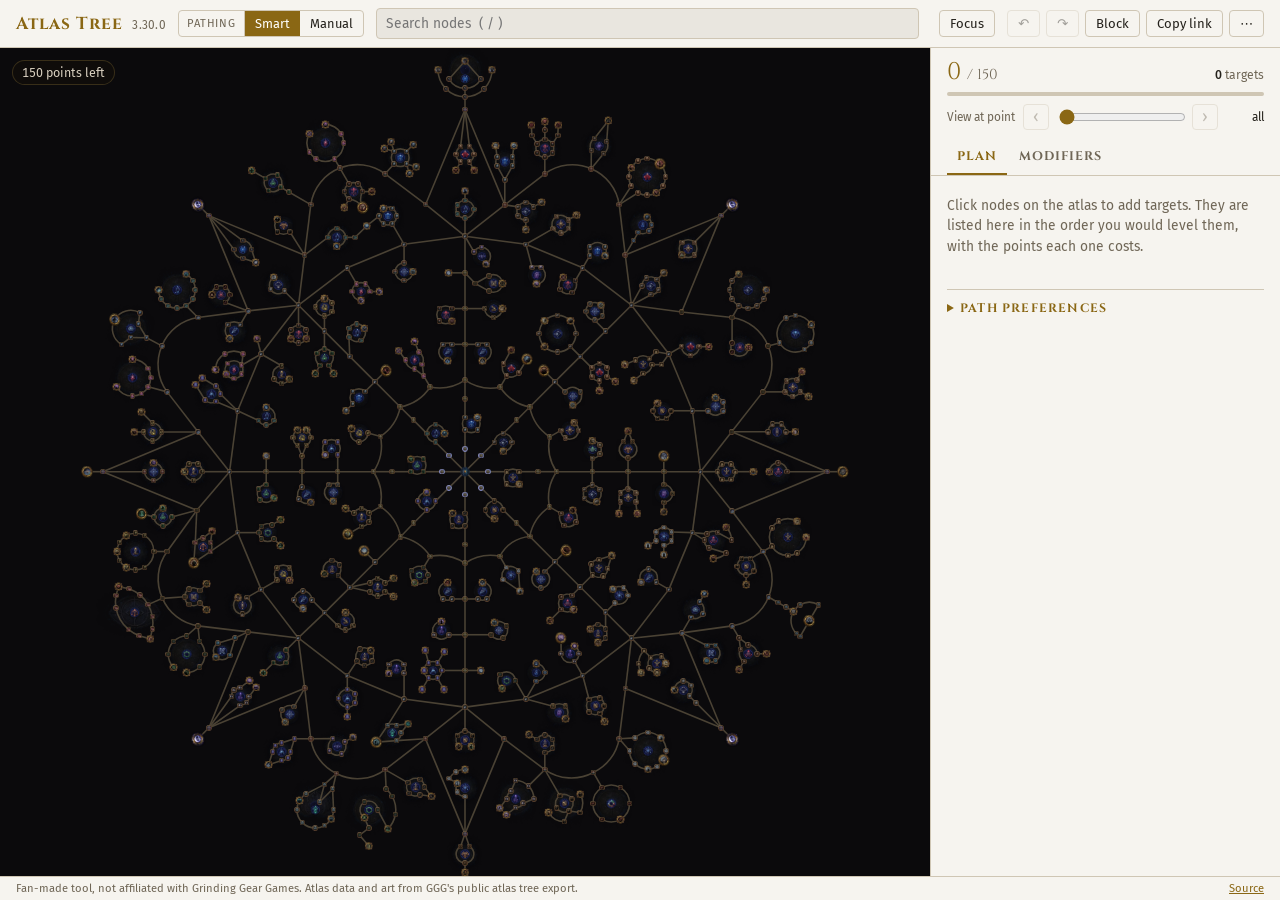
==== index.html @ 56529455 "Drop pathofexile.com link import Players don't plan or share atlas trees on the official site, and i" ====
<!doctype html>
<html lang="en">
<head>
<meta charset="utf-8">
<meta name="viewport" content="width=device-width, initial-scale=1, viewport-fit=cover">
<title>Atlas Tree 3.30</title>
<meta name="description" content="Path of Exile atlas passive tree planner: pick the notables you want and the cheapest tree is found automatically.">
<meta name="repo" content="https://github.com/tecspoetools/atlas-planner">
<!--STANDALONE_HEAD-->
<link rel="preconnect" href="https://fonts.googleapis.com">
<link rel="stylesheet" href="https://fonts.googleapis.com/css2?family=Cinzel:wght@500;700&family=Fira+Sans:ital,wght@0,400;0,500;1,400&display=swap">
<link rel="stylesheet" href="style.css">
</head>
<body>
<header>
  <h1>Atlas Tree <small id="ver">3.30</small></h1>
  <div class="seg" role="group" aria-label="Pathing" title="Smart: the cheapest tree is rebuilt for your targets. Manual: shortest path per click, like in game. (P)">
    <span class="seglbl">Pathing</span>
    <button id="p-smart" type="button" aria-pressed="true">Smart</button>
    <button id="p-manual" type="button" aria-pressed="false">Manual</button>
  </div>
  <div class="search">
    <input id="q" type="search" placeholder="Search nodes  ( / )" autocomplete="off" aria-label="Search nodes">
    <span class="hits" id="hits"></span>
  </div>
  <div class="focuswrap">
    <button id="focusbtn" type="button" aria-haspopup="true" aria-expanded="false" aria-pressed="false" title="Highlight mechanics on the tree">Focus</button>
    <div class="fpop" id="fpop" hidden></div>
  </div>
  <div class="btns">
    <button id="undo" type="button" title="Undo (Ctrl+Z)" aria-label="Undo">↶</button>
    <button id="redo" type="button" title="Redo (Ctrl+Y)" aria-label="Redo">↷</button>
    <button id="block" type="button" aria-pressed="false" title="While on, clicks block nodes so paths avoid them (B)">Block</button>
    <button id="copy" type="button" title="Copy a link to this tree">Copy link</button>
    <button id="more" type="button" aria-haspopup="true" aria-expanded="false" title="More">⋯</button>
  </div>
  <div class="menu" id="menu" hidden>
    <button id="trees" type="button">Saved trees &amp; import…</button>
    <button id="fit" type="button">Fit to screen <kbd>F</kbd></button>
    <button id="theme" type="button">Theme: System</button>
    <button id="help" type="button">Shortcuts &amp; help <kbd>?</kbd></button>
    <a id="offline" class="mi" href="atlas-tree.html" download>Download offline copy</a>
    <button id="reset" type="button" class="danger">Reset tree</button>
  </div>
</header>

<div class="wrap">
  <main>
    <canvas id="c" aria-label="Atlas passive tree"></canvas>
    <div id="tip" hidden></div>
    <div id="picker" role="dialog" aria-label="Choose an effect" hidden></div>
    <div id="toast" role="status" hidden></div>
    <div class="budget" id="budget"></div>
    <div class="busy" id="busy" hidden>optimizing…</div>
    <div class="cmpbar" id="cmpbar" role="status" hidden></div>
  </main>

  <aside id="side" aria-label="Plan and modifiers">
    <div class="shd">
      <div class="ptsrow">
        <div class="pts" id="pts">0 <span>/ 138</span></div>
        <div class="meta" id="meta"></div>
      </div>
      <div class="bar"><i id="barfill"></i></div>
      <div class="scrub">
        <label for="at">View at point</label>
        <button id="stprev" type="button" class="stepbtn" title="Previous step (←)" aria-label="Previous step">‹</button>
        <input id="at" type="range" min="0" max="0" value="0">
        <button id="stnext" type="button" class="stepbtn" title="Next step (→)" aria-label="Next step">›</button>
        <output id="atv">all</output>
      </div>
      <div class="stepinfo" id="stepinfo" hidden></div>
      <div class="tabs" role="tablist">
        <button role="tab" id="tab-plan" aria-selected="true" aria-controls="pane-plan">Plan</button>
        <button role="tab" id="tab-mods" aria-selected="false" aria-controls="pane-mods">Modifiers</button>
      </div>
    </div>
    <div class="sbody">
      <section id="pane-plan" role="tabpanel"></section>
      <section id="pane-mods" role="tabpanel" hidden></section>
    </div>
  </aside>
</div>

<footer>
  <span>Fan-made tool, not affiliated with Grinding Gear Games. Atlas data and art from GGG's public atlas tree export.</span>
  <a id="repo" href="#" hidden>Source</a>
</footer>

<dialog id="helpdlg">
  <h2>How it works</h2>
  <p><b>Click</b> a node to make it a target. The cheapest tree that reaches every target is rebuilt each time. When two routes cost the same, it takes the one with more of your preferred small passives (Plan tab → Path preferences).</p>
  <p><b>Click a target</b> to drop it. <b>Click a node on the path</b> to pin it. <b>Right-click</b> (or Block mode) blocks a node so paths avoid it.</p>
  <p>Prefer the in-game feel? Switch <b>Pathing</b> to <b>Manual</b>: each click takes the shortest path from what you have, and clicking an allocated node refunds it and anything cut off.</p>
  <p>Notables with a choice of effects open a picker when you click them; the summary shows only the effect you chose. Click the notable again to change it.</p>
  <p>The <b>Plan</b> tab lists targets in the order you will level them. Drag or use the arrows to reorder; point numbers update. Use <b>‹ ›</b> next to <b>View at point</b> (or the arrow keys) to step through the tree one target at a time, or drag the slider to any point count.</p>
  <p><b>⋯ → Saved trees</b> keeps named trees in this browser, loads shared links, and compares any of them with the tree you have open.</p>
  <table>
    <tr><td><kbd>/</kbd></td><td>Search</td><td><kbd>F</kbd></td><td>Fit to screen</td></tr>
    <tr><td><kbd>Ctrl</kbd>+<kbd>Z</kbd></td><td>Undo</td><td><kbd>Ctrl</kbd>+<kbd>Y</kbd></td><td>Redo</td></tr>
    <tr><td><kbd>B</kbd></td><td>Block mode</td><td><kbd>O</kbd></td><td>Point numbers on tree</td></tr>
    <tr><td><kbd>P</kbd></td><td>Smart / manual pathing</td><td><kbd>Esc</kbd></td><td>Clear search / close</td></tr>
    <tr><td><kbd>←</kbd> <kbd>→</kbd></td><td>Step through the order</td><td><kbd>Home</kbd></td><td>Show the whole tree</td></tr>
  </table>
  <form method="dialog"><button>Close</button></form>
</dialog>

<dialog id="treesdlg" aria-labelledby="treesh">
  <h2 id="treesh">Saved trees</h2>
  <form id="saveform" class="trow">
    <input id="savename" type="text" placeholder="Name this tree" maxlength="60" aria-label="Tree name" autocomplete="off">
    <button type="submit">Save current</button>
  </form>
  <ul class="saved" id="savedlist"></ul>
  <h2>Load or compare a link</h2>
  <p class="hint">Paste a link from this planner, for example one someone shared with you.</p>
  <textarea id="importtxt" rows="3" aria-label="Tree link" spellcheck="false"></textarea>
  <div class="trow">
    <span id="importmsg" class="msg" role="status"></span>
    <button id="importload" type="button">Load</button>
    <button id="importcmp" type="button">Compare</button>
  </div>
  <form method="dialog"><button>Close</button></form>
</dialog>

<script id="optimizer-js" src="optimizer.js"></script>
<script src="app.js"></script>
</body>
</html>
---- style.css ----
/* Layout: full-bleed canvas atlas + right sidebar (plan / modifiers), bottom sheet on phones.
   The atlas itself stays dark in both themes (the game art is drawn for a dark ground);
   the chrome around it follows the theme. */
:root {
  --bg: #e9e6df; --panel: #f6f4ef; --panel2: #ece8df; --edge: #cfc6b4;
  --text: #24211b; --muted: #6f6656; --gold: #8a6714; --gold-ink: #fff;
  --notable: #8a6714; --keystone: #b2541a; --magic: #3c3cb8; --add: #2e8a55; --drop: #c0392b; --wheel: #8a6714;
  --map: #0b0a0c;
  --glass: rgba(18,15,11,.62); --glassedge: rgba(200,162,74,.22);
  --tip-text: #d8cfbf; --tip-muted: #8f8573; --tip-magic: #9a9aff; --tip-notable: #e3c46e; --tip-keystone: #e8833a; --tip-wheel: #f2d48a; --tip-add: #7fd6a0; --tip-drop: #ef7a72;
  --display: "Cinzel", "Trajan Pro", Georgia, serif;
  --body: "Fira Sans", "Segoe UI", system-ui, sans-serif;
}
@media (prefers-color-scheme: dark) {
  :root:not([data-theme="light"]) {
    --bg: #0b0a0c; --panel: #16130f; --panel2: #1d1913; --edge: #3a3226;
    --text: #d8cfbf; --muted: #8f8573; --gold: #c8a24a; --gold-ink: #16130f;
    --notable: #e3c46e; --keystone: #e8833a; --magic: #8f8fff; --add: #7fd6a0; --drop: #e0605a; --wheel: #f2d48a;
    color-scheme: dark;
  }
}
:root[data-theme="dark"] {
  --bg: #0b0a0c; --panel: #16130f; --panel2: #1d1913; --edge: #3a3226;
  --text: #d8cfbf; --muted: #8f8573; --gold: #c8a24a; --gold-ink: #16130f;
  --notable: #e3c46e; --keystone: #e8833a; --magic: #8f8fff; --add: #7fd6a0; --drop: #e0605a; --wheel: #f2d48a;
  color-scheme: dark;
}
* { box-sizing: border-box; }
[hidden] { display: none !important; }
html, body { height: 100%; margin: 0; }
body { background: var(--bg); color: var(--text); font-family: var(--body); font-size: 14px; overflow: hidden; display: flex; flex-direction: column; }
button, input, select { font: inherit; color: inherit; }
kbd { font-family: var(--body); font-size: .72rem; border: 1px solid var(--edge); border-bottom-width: 2px; border-radius: 3px; padding: 0 4px; color: var(--muted); }

header {
  position: relative; display: flex; flex-wrap: wrap; align-items: center; gap: 8px 12px;
  padding-block: 8px; padding-left: max(16px, env(safe-area-inset-left, 0px)); padding-right: max(16px, env(safe-area-inset-right, 0px));
  background: var(--panel); border-bottom: 1px solid var(--edge); z-index: 6;
}
h1 { font-family: var(--display); font-weight: 700; font-size: 1.08rem; letter-spacing: .06em; margin: 0; color: var(--gold); white-space: nowrap; }
h1 small { font-family: var(--body); font-weight: 400; color: var(--muted); font-size: .74rem; letter-spacing: .02em; margin-left: 4px; }
.seg { display: flex; border: 1px solid var(--edge); border-radius: 4px; overflow: hidden; }
.seg button { border: 0; border-radius: 0; padding: 5px 10px; font-size: .8rem; }
.seg button[aria-pressed=true] { background: var(--gold); color: var(--gold-ink); }
.seglbl { font-size: .7rem; text-transform: uppercase; letter-spacing: .08em; color: var(--muted); padding: 0 8px; display: flex; align-items: center; border-right: 1px solid var(--edge); }
.focuswrap { position: relative; }
#focusbtn[aria-pressed=true] { border-color: var(--gold); color: var(--gold); }
#focusbtn b { display: inline-block; min-width: 1.4em; margin-left: 4px; padding: 0 5px; border-radius: 999px; background: var(--gold); color: var(--gold-ink); font-size: .72rem; font-weight: 600; }
.fpop { position: absolute; top: calc(100% + 6px); right: 0; width: min(420px, calc(100vw - 32px)); max-height: min(70vh, 560px); overflow-y: auto; background: var(--panel); border: 1px solid var(--edge); border-radius: 6px; padding: 10px 12px 12px; box-shadow: 0 10px 30px rgba(0,0,0,.25); z-index: 8; display: flex; flex-direction: column; gap: 8px; }
.fhd { display: flex; justify-content: space-between; align-items: center; font-family: var(--display); font-weight: 700; font-size: .76rem; letter-spacing: .08em; text-transform: uppercase; color: var(--gold); }
.fhd button { font-family: var(--body); text-transform: none; letter-spacing: 0; font-weight: 400; padding: 3px 9px; }
.fsub { font-size: .7rem; color: var(--muted); text-transform: uppercase; letter-spacing: .08em; margin-top: 2px; }
.chips label.gen { font-weight: 500; }
.search { flex: 1 1 180px; display: flex; align-items: center; gap: 8px; min-width: 0; }
input[type=search], select { min-width: 0; background: var(--bg); border: 1px solid var(--edge); border-radius: 4px; padding: 6px 9px; font-size: .86rem; }
input[type=search] { flex: 1; }
:focus-visible { outline: 2px solid var(--gold); outline-offset: 1px; }
.hits { font-size: .76rem; color: var(--muted); white-space: nowrap; font-variant-numeric: tabular-nums; }
.btns { display: flex; gap: 6px; }
button { background: transparent; border: 1px solid var(--edge); border-radius: 4px; padding: 5px 10px; font-size: .82rem; cursor: pointer; }
button:hover:not(:disabled) { border-color: var(--gold); color: var(--gold); }
button:disabled { opacity: .4; cursor: default; }
#block[aria-pressed=true] { background: var(--drop); border-color: var(--drop); color: #fff; }
.menu { position: absolute; right: max(16px, env(safe-area-inset-right, 0px)); top: calc(100% + 4px); background: var(--panel); border: 1px solid var(--edge); border-radius: 6px; padding: 6px; display: flex; flex-direction: column; gap: 2px; min-width: 210px; box-shadow: 0 10px 30px rgba(0,0,0,.25); }
.menu button { border: 0; text-align: left; display: flex; justify-content: space-between; align-items: center; padding: 7px 10px; }
.menu button.danger { color: var(--drop); }
.menu a.mi { color: inherit; text-decoration: none; padding: 7px 10px; border-radius: 4px; font-size: .82rem; }
.menu a.mi:hover { color: var(--gold); }

.wrap { flex: 1; min-height: 0; display: flex; }
main { position: relative; flex: 1; min-width: 0; background: var(--map); }
canvas { position: absolute; inset: 0; width: 100%; height: 100%; display: block; cursor: grab; touch-action: none; }
canvas.drag { cursor: grabbing; } canvas.over { cursor: pointer; }
.budget { position: absolute; left: 12px; top: 12px; font-size: .78rem; padding: 4px 9px; border-radius: 999px; background: var(--glass); color: var(--tip-text); border: 1px solid var(--glassedge); pointer-events: none; font-variant-numeric: tabular-nums; }
.budget.over { background: rgba(192,57,43,.85); border-color: transparent; color: #fff; }
.busy { position: absolute; right: 12px; top: 12px; font-size: .74rem; color: var(--tip-muted); background: var(--glass); padding: 3px 8px; border-radius: 3px; }

/* tooltip: always over the dark atlas */
#tip { position: absolute; z-index: 3; width: min(280px, calc(100% - 32px)); pointer-events: none; background: var(--glass); backdrop-filter: blur(3px); -webkit-backdrop-filter: blur(3px); border: 1px solid var(--glassedge); border-radius: 4px; font-size: .78rem; line-height: 1.35; color: var(--tip-text); }
#tip .hd { padding: 5px 9px 4px; display: flex; align-items: baseline; justify-content: space-between; gap: 8px; }
#tip .nm { font-family: var(--display); font-weight: 700; font-size: .86rem; letter-spacing: .02em; }
#tip .ty { font-size: .62rem; text-transform: uppercase; letter-spacing: .1em; color: var(--tip-muted); white-space: nowrap; }
#tip .ty i { font-style: normal; color: var(--tip-wheel); }
#tip .bd { padding: 0 9px 6px; display: flex; flex-direction: column; gap: 3px; }
#tip .bd:empty { display: none; }
#tip .st { color: var(--tip-magic); white-space: pre-line; }
#tip .va { color: var(--tip-magic); white-space: pre-line; padding-left: 8px; border-left: 2px solid var(--glassedge); opacity: .8; }
#tip .va.sel { border-color: var(--tip-notable); opacity: 1; }
#tip .rm { color: var(--tip-muted); font-style: italic; font-size: .72rem; }
#tip .ft { font-size: .7rem; color: var(--tip-muted); padding: 3px 9px 5px; border-top: 1px solid var(--glassedge); }
#tip .ft b { color: var(--tip-add); font-weight: 500; } #tip .ft s { color: var(--tip-drop); text-decoration: none; }
#tip.t-n .nm { color: var(--tip-notable); } #tip.t-k .nm { color: var(--tip-keystone); } #tip.t-m .nm { color: var(--tip-wheel); }
#picker { position: absolute; z-index: 5; width: min(300px, calc(100% - 32px)); background: rgba(18,15,11,.94); border: 1px solid var(--glassedge); border-radius: 6px; padding: 8px; display: flex; flex-direction: column; gap: 5px; color: var(--tip-text); box-shadow: 0 10px 30px rgba(0,0,0,.5); }
#picker .pk-hd { display: flex; justify-content: space-between; align-items: baseline; gap: 8px; padding: 0 2px; }
#picker .pk-hd b { font-family: var(--display); color: var(--tip-notable); font-size: .88rem; }
#picker .pk-hd span { font-size: .62rem; text-transform: uppercase; letter-spacing: .1em; color: var(--tip-muted); }
#picker .pk-base { font-size: .74rem; color: var(--tip-muted); padding: 0 2px 2px; }
#picker .pk-opt { text-align: left; white-space: pre-line; color: var(--tip-magic); border: 1px solid var(--glassedge); background: rgba(255,255,255,.03); font-size: .8rem; line-height: 1.35; padding: 6px 9px; }
#picker .pk-opt:hover, #picker .pk-opt:focus-visible { border-color: var(--tip-notable); color: #c3c3ff; }
#picker .pk-opt.on { border-color: var(--tip-notable); box-shadow: inset 3px 0 0 var(--tip-notable); }
#picker .pk-ft { display: flex; justify-content: flex-end; gap: 6px; margin-top: 2px; }
#picker .pk-ft button { color: var(--tip-muted); border-color: var(--glassedge); font-size: .74rem; padding: 3px 9px; }
#picker .pk-ft .pk-rm { color: var(--tip-drop); margin-right: auto; }
#toast { position: absolute; left: 50%; transform: translateX(-50%); bottom: calc(14px + env(safe-area-inset-bottom, 0px)); background: var(--panel); border: 1px solid var(--gold); color: var(--text); padding: 6px 12px; border-radius: 4px; font-size: .82rem; z-index: 4; }

/* sidebar */
aside { width: 350px; flex: none; background: var(--panel); border-left: 1px solid var(--edge); display: flex; flex-direction: column; min-height: 0; }
.shd { padding: 12px 16px 0; border-bottom: 1px solid var(--edge); display: flex; flex-direction: column; gap: 8px; }
.ptsrow { display: flex; align-items: baseline; justify-content: space-between; gap: 8px; }
.pts { font-family: var(--display); font-size: 1.5rem; font-variant-numeric: tabular-nums; color: var(--gold); line-height: 1; }
.pts span { font-size: .9rem; color: var(--muted); }
.pts.over { color: var(--drop); }
.meta { font-size: .76rem; color: var(--muted); display: flex; gap: 10px; flex-wrap: wrap; justify-content: flex-end; }
.meta b { color: var(--text); font-weight: 500; }
.bar { height: 4px; background: var(--edge); border-radius: 2px; overflow: hidden; }
.bar i { display: block; height: 100%; width: 0; background: var(--gold); transition: width .2s; }
.bar.over i { background: var(--drop); }
.scrub { display: grid; grid-template-columns: auto auto 1fr auto 3.2em; align-items: center; gap: 8px; font-size: .74rem; color: var(--muted); }
.scrub input { width: 100%; accent-color: var(--gold); }
.scrub output { text-align: right; font-variant-numeric: tabular-nums; color: var(--text); }
.tabs { display: flex; gap: 2px; margin-top: 2px; }
.tabs button { border: 0; border-bottom: 2px solid transparent; border-radius: 0; padding: 8px 10px; font-family: var(--display); font-weight: 700; font-size: .78rem; letter-spacing: .08em; text-transform: uppercase; color: var(--muted); }
.tabs button[aria-selected=true] { color: var(--gold); border-bottom-color: var(--gold); }
.sbody { overflow-y: auto; padding: 6px 16px 24px; flex: 1; min-height: 0; }
.sbody h3 { font-family: var(--display); font-size: .76rem; letter-spacing: .1em; text-transform: uppercase; color: var(--gold); margin: 16px 0 6px; font-weight: 700; display: flex; justify-content: space-between; gap: 8px; }
.sbody h3 span { font-family: var(--body); color: var(--muted); letter-spacing: 0; text-transform: none; font-weight: 400; }
.empty { color: var(--muted); font-size: .86rem; line-height: 1.5; padding: 14px 0; }
.warn { color: var(--drop); font-size: .8rem; }

/* plan list */
.plan { list-style: none; margin: 0; padding: 0; display: flex; flex-direction: column; gap: 4px; }
.plan li { display: grid; grid-template-columns: 22px 1fr auto; align-items: center; gap: 8px; padding: 6px 6px 6px 4px; border: 1px solid var(--edge); border-radius: 4px; background: var(--panel2); cursor: grab; }
.plan li.dragging { opacity: .4; }
.plan li.over { border-color: var(--gold); }
.plan li.cur { border-color: var(--gold); box-shadow: inset 3px 0 0 var(--gold); }
.plan li.later { opacity: .55; }
.plan .n { font-family: var(--display); font-weight: 700; font-size: .82rem; color: var(--muted); text-align: center; font-variant-numeric: tabular-nums; }
.plan .nm { font-size: .85rem; min-width: 0; }
.plan .nm b { font-weight: 500; display: block; overflow: hidden; text-overflow: ellipsis; white-space: nowrap; }
.plan .nm b.n-n { color: var(--notable); } .plan .nm b.n-k { color: var(--keystone); }
.plan .nm small { color: var(--muted); font-size: .72rem; font-variant-numeric: tabular-nums; }
.plan .ctl { display: flex; gap: 2px; }
.plan .ctl button { border: 0; padding: 2px 5px; color: var(--muted); font-size: .8rem; }
.plan .ctl button:hover { color: var(--gold); }
.plan li.bad .nm small { color: var(--drop); }
details.prefs { margin-top: 18px; border-top: 1px solid var(--edge); padding-top: 10px; }
details.prefs summary { cursor: pointer; font-family: var(--display); font-size: .76rem; letter-spacing: .1em; text-transform: uppercase; color: var(--gold); font-weight: 700; }
details.prefs p { font-size: .78rem; color: var(--muted); line-height: 1.45; margin: 8px 0; }
.chips { display: flex; flex-wrap: wrap; gap: 5px; }
.chips label { display: inline-flex; align-items: center; gap: 5px; font-size: .76rem; border: 1px solid var(--edge); border-radius: 999px; padding: 3px 9px 3px 6px; cursor: pointer; }
.chips label:has(input:checked) { border-color: var(--gold); color: var(--gold); }
.chips input { accent-color: var(--gold); margin: 0; }
.chips em { font-style: normal; color: var(--muted); font-size: .68rem; }

/* modifiers */
.mod { font-size: .84rem; line-height: 1.4; color: var(--magic); padding: 3px 0; display: flex; gap: 8px; justify-content: space-between; }
.mod em { font-style: normal; color: var(--muted); font-size: .72rem; white-space: nowrap; padding-top: 2px; font-variant-numeric: tabular-nums; }
.ks { font-size: .84rem; padding: 4px 0; }
.ks b { color: var(--keystone); font-family: var(--display); font-weight: 700; font-size: .86rem; display: block; }
.ks div { color: var(--magic); }
.choice { border: 1px solid var(--edge); border-radius: 4px; padding: 8px 10px; margin-bottom: 8px; background: var(--panel2); }
.choice b { color: var(--notable); font-family: var(--display); font-size: .84rem; display: block; margin-bottom: 4px; }
.cbase { font-size: .76rem; color: var(--muted); margin-bottom: 4px; line-height: 1.35; }
.choice label { display: flex; gap: 8px; font-size: .8rem; color: var(--magic); padding: 3px 0; cursor: pointer; line-height: 1.35; }
.choice input { accent-color: var(--gold); margin-top: 2px; flex: none; }

footer { display: flex; justify-content: space-between; gap: 12px; font-size: .7rem; color: var(--muted); background: var(--panel); border-top: 1px solid var(--edge); padding-block: 5px; padding-left: max(16px, env(safe-area-inset-left, 0px)); padding-right: max(16px, env(safe-area-inset-right, 0px)); padding-bottom: max(5px, env(safe-area-inset-bottom, 0px)); }
footer a { color: var(--gold); }

dialog { background: var(--panel); color: var(--text); border: 1px solid var(--edge); border-radius: 8px; max-width: min(520px, calc(100vw - 32px)); padding: 20px 22px; line-height: 1.5; font-size: .88rem; }
dialog::backdrop { background: rgba(0,0,0,.5); }
dialog h2 { font-family: var(--display); color: var(--gold); margin: 0 0 8px; font-size: 1.05rem; letter-spacing: .04em; }
dialog p { margin: 0 0 10px; }
dialog table { border-collapse: collapse; margin: 10px 0 14px; font-size: .82rem; }
dialog td { padding: 3px 10px 3px 0; }
dialog form { text-align: right; }

.sheetbtn { display: none; }
@media (max-width: 900px) {
  aside { position: fixed; left: 0; right: 0; bottom: 0; width: auto; max-height: 64%; border-left: 0; border-top: 1px solid var(--edge); z-index: 7; transform: translateY(calc(100% - 46px - env(safe-area-inset-bottom, 0px))); transition: transform .22s; padding-bottom: env(safe-area-inset-bottom, 0px); box-shadow: 0 -10px 30px rgba(0,0,0,.35); }
  aside.open { transform: none; }
  .shd { padding-left: max(16px, env(safe-area-inset-left, 0px)); padding-right: max(16px, env(safe-area-inset-right, 0px)); cursor: pointer; }
  aside.open .shd { cursor: default; }
  .sbody { padding-left: max(16px, env(safe-area-inset-left, 0px)); padding-right: max(16px, env(safe-area-inset-right, 0px)); }
  footer { display: none; }
  main { margin-bottom: calc(46px + env(safe-area-inset-bottom, 0px)); }
  #tip { left: 12px !important; right: 12px; width: auto; top: auto !important; bottom: 12px; background: rgba(18,15,11,.85); }
  #picker { left: 12px !important; right: 12px; width: auto; top: auto !important; bottom: 12px; }
  .seglbl { display: none; }
}
@media (max-width: 560px) {
  .search { order: 5; flex-basis: 100%; }
  .fpop { position: fixed; left: 16px; right: 16px; top: 120px; width: auto; }
  .btns { margin-left: auto; }
}
@media (prefers-reduced-motion: reduce) { aside, .bar i { transition: none; } }

/* step through the order */
.stepbtn { padding: 0 9px; font-size: 1.05rem; line-height: 1.4; }
.stepinfo { display: flex; align-items: baseline; gap: 6px; font-size: .76rem; color: var(--muted); margin-top: 4px; min-width: 0; }
.stepinfo span { white-space: nowrap; font-variant-numeric: tabular-nums; }
.stepinfo b { font-weight: 500; color: var(--text); overflow: hidden; text-overflow: ellipsis; white-space: nowrap; min-width: 0; }
.stepinfo b.n-n { color: var(--notable); } .stepinfo b.n-k { color: var(--keystone); }
.stepinfo small { white-space: nowrap; font-variant-numeric: tabular-nums; }

/* compare */
.cmpbar { position: absolute; left: 50%; transform: translateX(-50%); top: 48px; display: flex; flex-wrap: wrap; justify-content: center; align-items: center; gap: 4px 12px; max-width: calc(100% - 24px); font-size: .78rem; padding: 6px 8px 6px 14px; border-radius: 999px; background: var(--glass); color: var(--tip-text); border: 1px solid var(--glassedge); font-variant-numeric: tabular-nums; }
.cmpbar b { color: var(--tip-wheel); font-weight: 500; }
.cmpbar .c-here { color: #ff9f5a; } .cmpbar .c-there { color: #6fa8ff; }
.cmpbar button { color: var(--tip-text); border-color: var(--glassedge); padding: 2px 10px; font-size: .74rem; border-radius: 999px; }

/* saved trees dialog */
#treesdlg { width: min(520px, calc(100vw - 32px)); }
#treesdlg h2 + .hint { margin-top: -4px; }
.trow { display: flex; gap: 6px; align-items: center; margin: 0 0 10px; }
.trow input { flex: 1; min-width: 0; }
#treesdlg input[type=text], #treesdlg textarea { background: var(--panel2); border: 1px solid var(--edge); border-radius: 4px; padding: 6px 8px; font-size: .85rem; }
#treesdlg textarea { width: 100%; box-sizing: border-box; resize: vertical; margin-bottom: 6px; font-family: ui-monospace, monospace; font-size: .76rem; }
.trow .msg { flex: 1; font-size: .78rem; color: var(--muted); }
.trow .msg.bad { color: var(--drop); }
.hint { color: var(--muted); font-size: .8rem; }
.saved { list-style: none; margin: 0 0 16px; padding: 0; display: flex; flex-direction: column; gap: 4px; max-height: 40vh; overflow: auto; }
.saved li { display: flex; align-items: center; gap: 8px; padding: 6px 6px 6px 10px; border: 1px solid var(--edge); border-radius: 4px; background: var(--panel2); }
.saved li.empty { color: var(--muted); font-size: .8rem; border-style: dashed; background: transparent; }
.saved .nm { flex: 1; min-width: 0; }
.saved .nm b { display: block; font-weight: 500; overflow: hidden; text-overflow: ellipsis; white-space: nowrap; }
.saved .nm small { color: var(--muted); font-size: .72rem; }
.saved .ctl { display: flex; gap: 4px; }
.saved .ctl button { padding: 3px 8px; font-size: .76rem; }
@media (max-width: 520px) { .saved li { flex-wrap: wrap; } .saved .ctl { width: 100%; justify-content: flex-end; } }
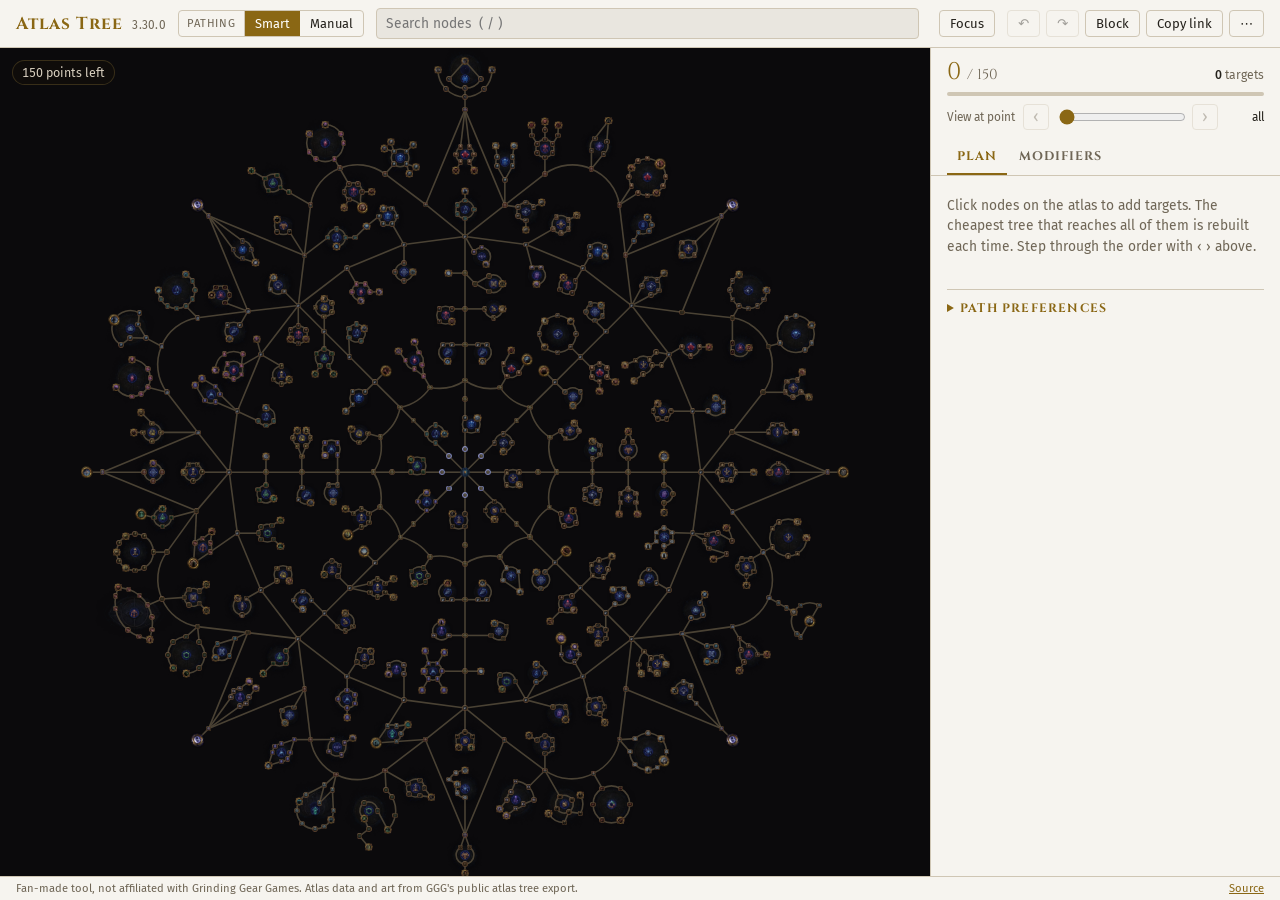
==== commit 4e046c95: "Remove the allocation order list; step through with ‹ › only The step arrows and the step line under" ====
--- a/index.html
+++ b/index.html
@@ -93,7 +93,7 @@
   <p><b>Click a target</b> to drop it. <b>Click a node on the path</b> to pin it. <b>Right-click</b> (or Block mode) blocks a node so paths avoid it.</p>
   <p>Prefer the in-game feel? Switch <b>Pathing</b> to <b>Manual</b>: each click takes the shortest path from what you have, and clicking an allocated node refunds it and anything cut off.</p>
   <p>Notables with a choice of effects open a picker when you click them; the summary shows only the effect you chose. Click the notable again to change it.</p>
-  <p>The <b>Plan</b> tab lists targets in the order you will level them. Drag or use the arrows to reorder; point numbers update. Use <b>‹ ›</b> next to <b>View at point</b> (or the arrow keys) to step through the tree one target at a time, or drag the slider to any point count.</p>
+  <p>Use <b>‹ ›</b> next to <b>View at point</b> (or the arrow keys) to step through your targets in the order you added them, with the points each one costs. Drag the slider to see the tree at any point count.</p>
   <p><b>⋯ → Saved trees</b> keeps named trees in this browser, loads shared links, and compares any of them with the tree you have open.</p>
   <table>
     <tr><td><kbd>/</kbd></td><td>Search</td><td><kbd>F</kbd></td><td>Fit to screen</td></tr>
--- a/style.css
+++ b/style.css
@@ -128,21 +128,6 @@
 .warn { color: var(--drop); font-size: .8rem; }
 
 /* plan list */
-.plan { list-style: none; margin: 0; padding: 0; display: flex; flex-direction: column; gap: 4px; }
-.plan li { display: grid; grid-template-columns: 22px 1fr auto; align-items: center; gap: 8px; padding: 6px 6px 6px 4px; border: 1px solid var(--edge); border-radius: 4px; background: var(--panel2); cursor: grab; }
-.plan li.dragging { opacity: .4; }
-.plan li.over { border-color: var(--gold); }
-.plan li.cur { border-color: var(--gold); box-shadow: inset 3px 0 0 var(--gold); }
-.plan li.later { opacity: .55; }
-.plan .n { font-family: var(--display); font-weight: 700; font-size: .82rem; color: var(--muted); text-align: center; font-variant-numeric: tabular-nums; }
-.plan .nm { font-size: .85rem; min-width: 0; }
-.plan .nm b { font-weight: 500; display: block; overflow: hidden; text-overflow: ellipsis; white-space: nowrap; }
-.plan .nm b.n-n { color: var(--notable); } .plan .nm b.n-k { color: var(--keystone); }
-.plan .nm small { color: var(--muted); font-size: .72rem; font-variant-numeric: tabular-nums; }
-.plan .ctl { display: flex; gap: 2px; }
-.plan .ctl button { border: 0; padding: 2px 5px; color: var(--muted); font-size: .8rem; }
-.plan .ctl button:hover { color: var(--gold); }
-.plan li.bad .nm small { color: var(--drop); }
 details.prefs { margin-top: 18px; border-top: 1px solid var(--edge); padding-top: 10px; }
 details.prefs summary { cursor: pointer; font-family: var(--display); font-size: .76rem; letter-spacing: .1em; text-transform: uppercase; color: var(--gold); font-weight: 700; }
 details.prefs p { font-size: .78rem; color: var(--muted); line-height: 1.45; margin: 8px 0; }
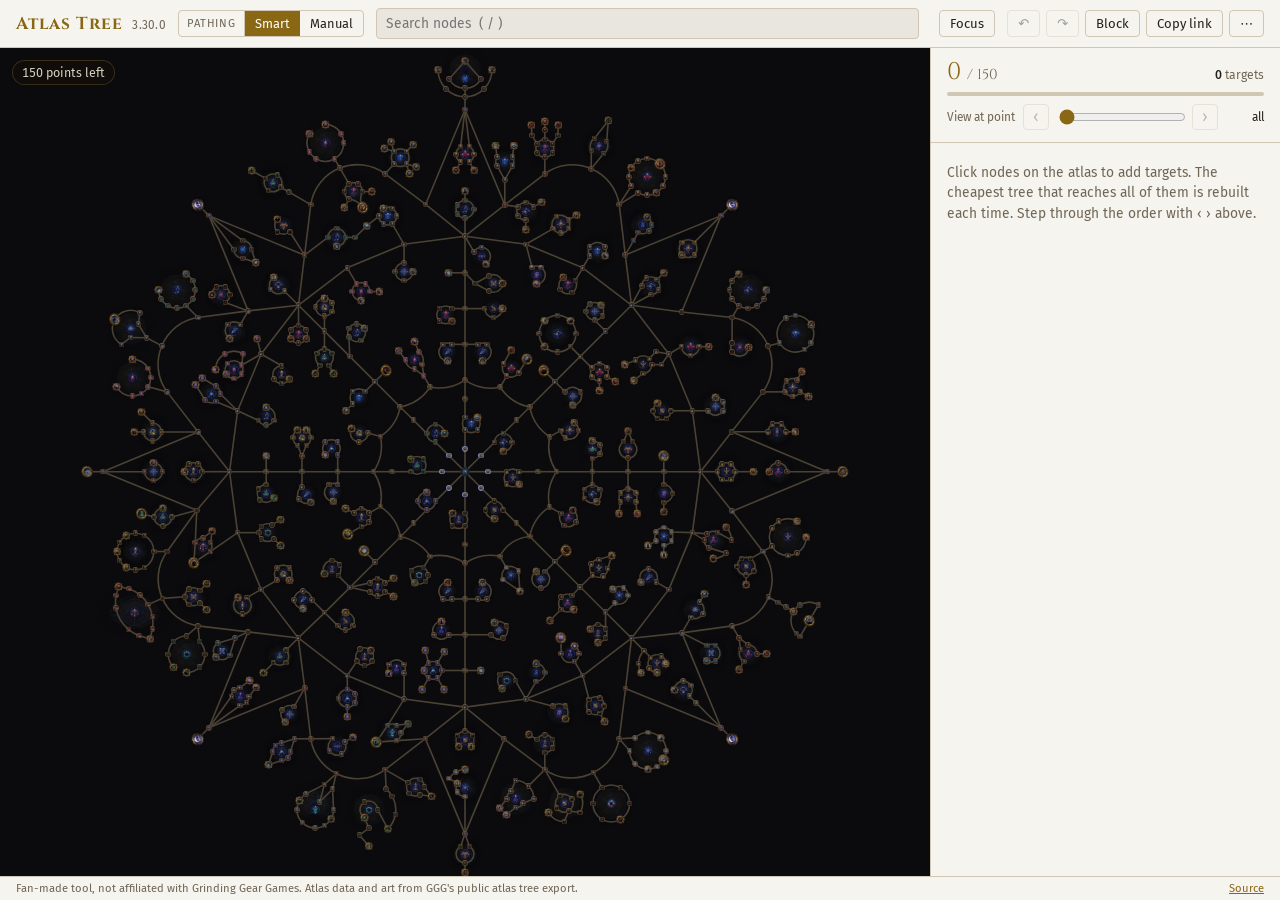
==== commit 53fe8e9b: "Drop the side panel tabs; path preferences move to the menu With the order list gone the Plan tab on" ====
--- a/index.html
+++ b/index.html
@@ -36,6 +36,7 @@
   </div>
   <div class="menu" id="menu" hidden>
     <button id="trees" type="button">Saved trees &amp; import…</button>
+    <button id="prefsbtn" type="button">Path preferences…</button>
     <button id="fit" type="button">Fit to screen <kbd>F</kbd></button>
     <button id="theme" type="button">Theme: System</button>
     <button id="help" type="button">Shortcuts &amp; help <kbd>?</kbd></button>
@@ -55,7 +56,7 @@
     <div class="cmpbar" id="cmpbar" role="status" hidden></div>
   </main>
 
-  <aside id="side" aria-label="Plan and modifiers">
+  <aside id="side" aria-label="Points and modifiers">
     <div class="shd">
       <div class="ptsrow">
         <div class="pts" id="pts">0 <span>/ 138</span></div>
@@ -70,14 +71,10 @@
         <output id="atv">all</output>
       </div>
       <div class="stepinfo" id="stepinfo" hidden></div>
-      <div class="tabs" role="tablist">
-        <button role="tab" id="tab-plan" aria-selected="true" aria-controls="pane-plan">Plan</button>
-        <button role="tab" id="tab-mods" aria-selected="false" aria-controls="pane-mods">Modifiers</button>
-      </div>
     </div>
     <div class="sbody">
-      <section id="pane-plan" role="tabpanel"></section>
-      <section id="pane-mods" role="tabpanel" hidden></section>
+      <div id="notes"></div>
+      <section id="pane-mods" aria-label="Modifiers"></section>
     </div>
   </aside>
 </div>
@@ -89,7 +86,7 @@
 
 <dialog id="helpdlg">
   <h2>How it works</h2>
-  <p><b>Click</b> a node to make it a target. The cheapest tree that reaches every target is rebuilt each time. When two routes cost the same, it takes the one with more of your preferred small passives (Plan tab → Path preferences).</p>
+  <p><b>Click</b> a node to make it a target. The cheapest tree that reaches every target is rebuilt each time. When two routes cost the same, it takes the one with more of your preferred small passives (⋯ → Path preferences).</p>
   <p><b>Click a target</b> to drop it. <b>Click a node on the path</b> to pin it. <b>Right-click</b> (or Block mode) blocks a node so paths avoid it.</p>
   <p>Prefer the in-game feel? Switch <b>Pathing</b> to <b>Manual</b>: each click takes the shortest path from what you have, and clicking an allocated node refunds it and anything cut off.</p>
   <p>Notables with a choice of effects open a picker when you click them; the summary shows only the effect you chose. Click the notable again to change it.</p>
@@ -102,6 +99,13 @@
     <tr><td><kbd>P</kbd></td><td>Smart / manual pathing</td><td><kbd>Esc</kbd></td><td>Clear search / close</td></tr>
     <tr><td><kbd>←</kbd> <kbd>→</kbd></td><td>Step through the order</td><td><kbd>Home</kbd></td><td>Show the whole tree</td></tr>
   </table>
+  <form method="dialog"><button>Close</button></form>
+</dialog>
+
+<dialog id="prefsdlg" aria-labelledby="prefsh">
+  <h2 id="prefsh">Path preferences</h2>
+  <p class="hint">When two routes cost the same number of points, smart pathing takes the one that passes through more of these small passives.</p>
+  <div class="chips" id="prefchips"></div>
   <form method="dialog"><button>Close</button></form>
 </dialog>
 
--- a/style.css
+++ b/style.css
@@ -105,7 +105,7 @@
 
 /* sidebar */
 aside { width: 350px; flex: none; background: var(--panel); border-left: 1px solid var(--edge); display: flex; flex-direction: column; min-height: 0; }
-.shd { padding: 12px 16px 0; border-bottom: 1px solid var(--edge); display: flex; flex-direction: column; gap: 8px; }
+.shd { padding: 12px 16px; border-bottom: 1px solid var(--edge); display: flex; flex-direction: column; gap: 8px; }
 .ptsrow { display: flex; align-items: baseline; justify-content: space-between; gap: 8px; }
 .pts { font-family: var(--display); font-size: 1.5rem; font-variant-numeric: tabular-nums; color: var(--gold); line-height: 1; }
 .pts span { font-size: .9rem; color: var(--muted); }
@@ -118,9 +118,6 @@
 .scrub { display: grid; grid-template-columns: auto auto 1fr auto 3.2em; align-items: center; gap: 8px; font-size: .74rem; color: var(--muted); }
 .scrub input { width: 100%; accent-color: var(--gold); }
 .scrub output { text-align: right; font-variant-numeric: tabular-nums; color: var(--text); }
-.tabs { display: flex; gap: 2px; margin-top: 2px; }
-.tabs button { border: 0; border-bottom: 2px solid transparent; border-radius: 0; padding: 8px 10px; font-family: var(--display); font-weight: 700; font-size: .78rem; letter-spacing: .08em; text-transform: uppercase; color: var(--muted); }
-.tabs button[aria-selected=true] { color: var(--gold); border-bottom-color: var(--gold); }
 .sbody { overflow-y: auto; padding: 6px 16px 24px; flex: 1; min-height: 0; }
 .sbody h3 { font-family: var(--display); font-size: .76rem; letter-spacing: .1em; text-transform: uppercase; color: var(--gold); margin: 16px 0 6px; font-weight: 700; display: flex; justify-content: space-between; gap: 8px; }
 .sbody h3 span { font-family: var(--body); color: var(--muted); letter-spacing: 0; text-transform: none; font-weight: 400; }
@@ -128,9 +125,6 @@
 .warn { color: var(--drop); font-size: .8rem; }
 
 /* plan list */
-details.prefs { margin-top: 18px; border-top: 1px solid var(--edge); padding-top: 10px; }
-details.prefs summary { cursor: pointer; font-family: var(--display); font-size: .76rem; letter-spacing: .1em; text-transform: uppercase; color: var(--gold); font-weight: 700; }
-details.prefs p { font-size: .78rem; color: var(--muted); line-height: 1.45; margin: 8px 0; }
 .chips { display: flex; flex-wrap: wrap; gap: 5px; }
 .chips label { display: inline-flex; align-items: center; gap: 5px; font-size: .76rem; border: 1px solid var(--edge); border-radius: 999px; padding: 3px 9px 3px 6px; cursor: pointer; }
 .chips label:has(input:checked) { border-color: var(--gold); color: var(--gold); }
@@ -213,3 +207,4 @@
 .saved .ctl { display: flex; gap: 4px; }
 .saved .ctl button { padding: 3px 8px; font-size: .76rem; }
 @media (max-width: 520px) { .saved li { flex-wrap: wrap; } .saved .ctl { width: 100%; justify-content: flex-end; } }
+#prefsdlg .chips { margin: 4px 0 16px; }
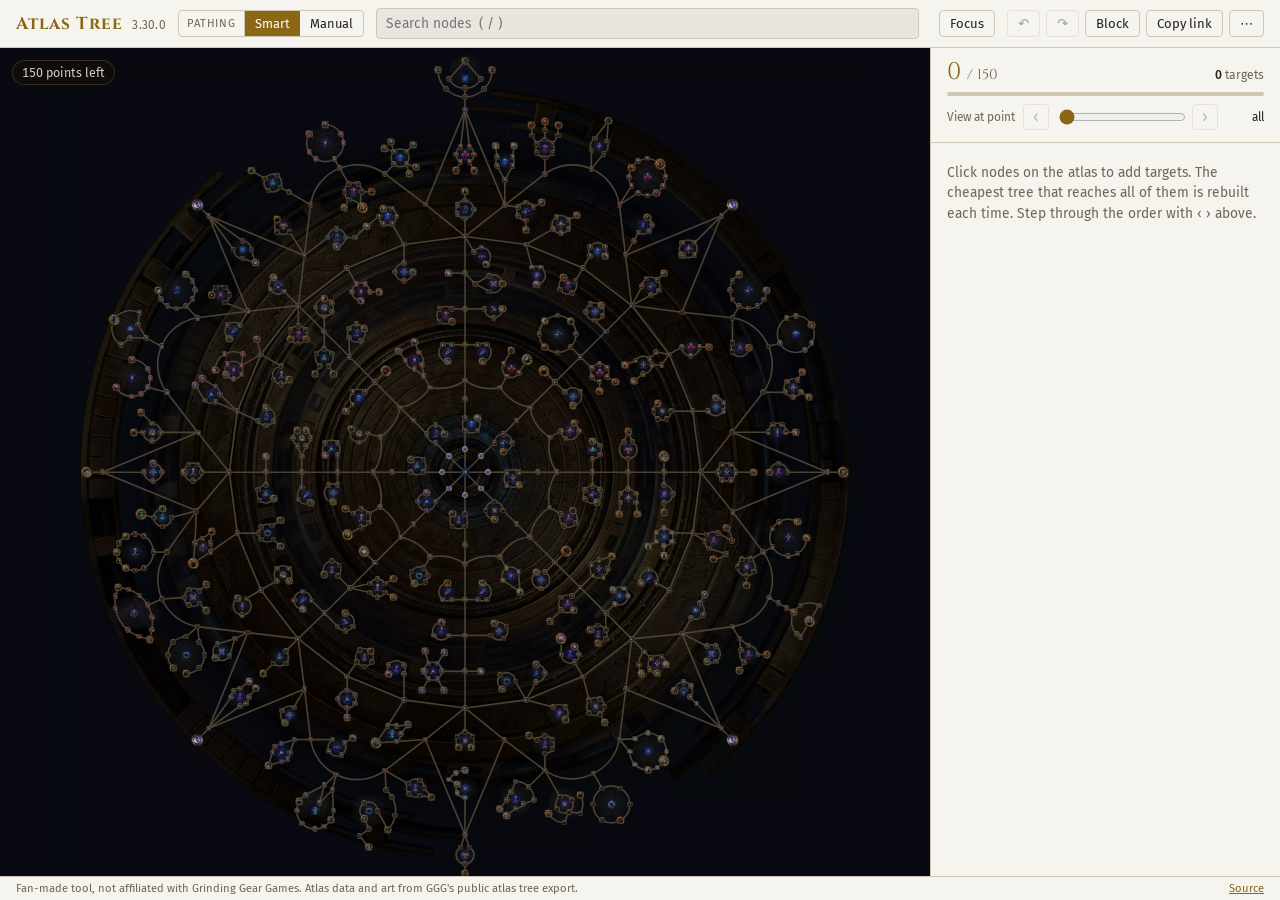
==== commit e6eb3f74: "Rework Focus: generic and league lists, search, clearer highlight - The single "All-map (generic)" s" ====
--- a/index.html
+++ b/index.html
@@ -89,6 +89,7 @@
   <p><b>Click</b> a node to make it a target. The cheapest tree that reaches every target is rebuilt each time. When two routes cost the same, it takes the one with more of your preferred small passives (⋯ → Path preferences).</p>
   <p><b>Click a target</b> to drop it. <b>Click a node on the path</b> to pin it. <b>Right-click</b> (or Block mode) blocks a node so paths avoid it.</p>
   <p>Prefer the in-game feel? Switch <b>Pathing</b> to <b>Manual</b>: each click takes the shortest path from what you have, and clicking an allocated node refunds it and anything cut off.</p>
+  <p><b>Focus</b> dims the map except the mechanics you pick, from a Generic list and a League mechanics list. Type to search them by name or by node text; Enter toggles the first match.</p>
   <p>Notables with a choice of effects open a picker when you click them; the summary shows only the effect you chose. Click the notable again to change it.</p>
   <p>Use <b>‹ ›</b> next to <b>View at point</b> (or the arrow keys) to step through your targets in the order you added them, with the points each one costs. Drag the slider to see the tree at any point count.</p>
   <p><b>⋯ → Saved trees</b> keeps named trees in this browser, loads shared links, and compares any of them with the tree you have open.</p>
--- a/style.css
+++ b/style.css
@@ -5,7 +5,7 @@
   --bg: #e9e6df; --panel: #f6f4ef; --panel2: #ece8df; --edge: #cfc6b4;
   --text: #24211b; --muted: #6f6656; --gold: #8a6714; --gold-ink: #fff;
   --notable: #8a6714; --keystone: #b2541a; --magic: #3c3cb8; --add: #2e8a55; --drop: #c0392b; --wheel: #8a6714;
-  --map: #0b0a0c;
+  --map: #090910;
   --glass: rgba(18,15,11,.62); --glassedge: rgba(200,162,74,.22);
   --tip-text: #d8cfbf; --tip-muted: #8f8573; --tip-magic: #9a9aff; --tip-notable: #e3c46e; --tip-keystone: #e8833a; --tip-wheel: #f2d48a; --tip-add: #7fd6a0; --tip-drop: #ef7a72;
   --display: "Cinzel", "Trajan Pro", Georgia, serif;
@@ -49,8 +49,17 @@
 .fpop { position: absolute; top: calc(100% + 6px); right: 0; width: min(420px, calc(100vw - 32px)); max-height: min(70vh, 560px); overflow-y: auto; background: var(--panel); border: 1px solid var(--edge); border-radius: 6px; padding: 10px 12px 12px; box-shadow: 0 10px 30px rgba(0,0,0,.25); z-index: 8; display: flex; flex-direction: column; gap: 8px; }
 .fhd { display: flex; justify-content: space-between; align-items: center; font-family: var(--display); font-weight: 700; font-size: .76rem; letter-spacing: .08em; text-transform: uppercase; color: var(--gold); }
 .fhd button { font-family: var(--body); text-transform: none; letter-spacing: 0; font-weight: 400; padding: 3px 9px; }
-.fsub { font-size: .7rem; color: var(--muted); text-transform: uppercase; letter-spacing: .08em; margin-top: 2px; }
-.chips label.gen { font-weight: 500; }
+.fsub { display: flex; justify-content: space-between; align-items: baseline; font-size: .7rem; color: var(--muted); text-transform: uppercase; letter-spacing: .08em; margin: 4px 0 6px; }
+.fsub small { text-transform: none; letter-spacing: 0; font-size: .72rem; opacity: .8; margin-left: 4px; }
+.fsub button { font-size: .7rem; padding: 1px 8px; text-transform: none; letter-spacing: 0; }
+#fq { width: 100%; box-sizing: border-box; background: var(--panel2); border: 1px solid var(--edge); border-radius: 4px; padding: 6px 9px; font-size: .84rem; }
+#fq:focus { outline: none; border-color: var(--gold); }
+.fpop .chips label em { margin-left: 2px; }
+.fpop .chips label .instat { display: none; font-style: normal; font-size: .64rem; color: var(--muted); border-left: 1px solid var(--edge); padding-left: 5px; margin-left: 2px; }
+.fpop .chips label.bytext .instat { display: inline; }
+.fpop .chips label[hidden] { display: none; }
+.fpop section[hidden] { display: none; }
+.fnone { color: var(--muted); font-size: .8rem; padding: 4px 0; }
 .search { flex: 1 1 180px; display: flex; align-items: center; gap: 8px; min-width: 0; }
 input[type=search], select { min-width: 0; background: var(--bg); border: 1px solid var(--edge); border-radius: 4px; padding: 6px 9px; font-size: .86rem; }
 input[type=search] { flex: 1; }
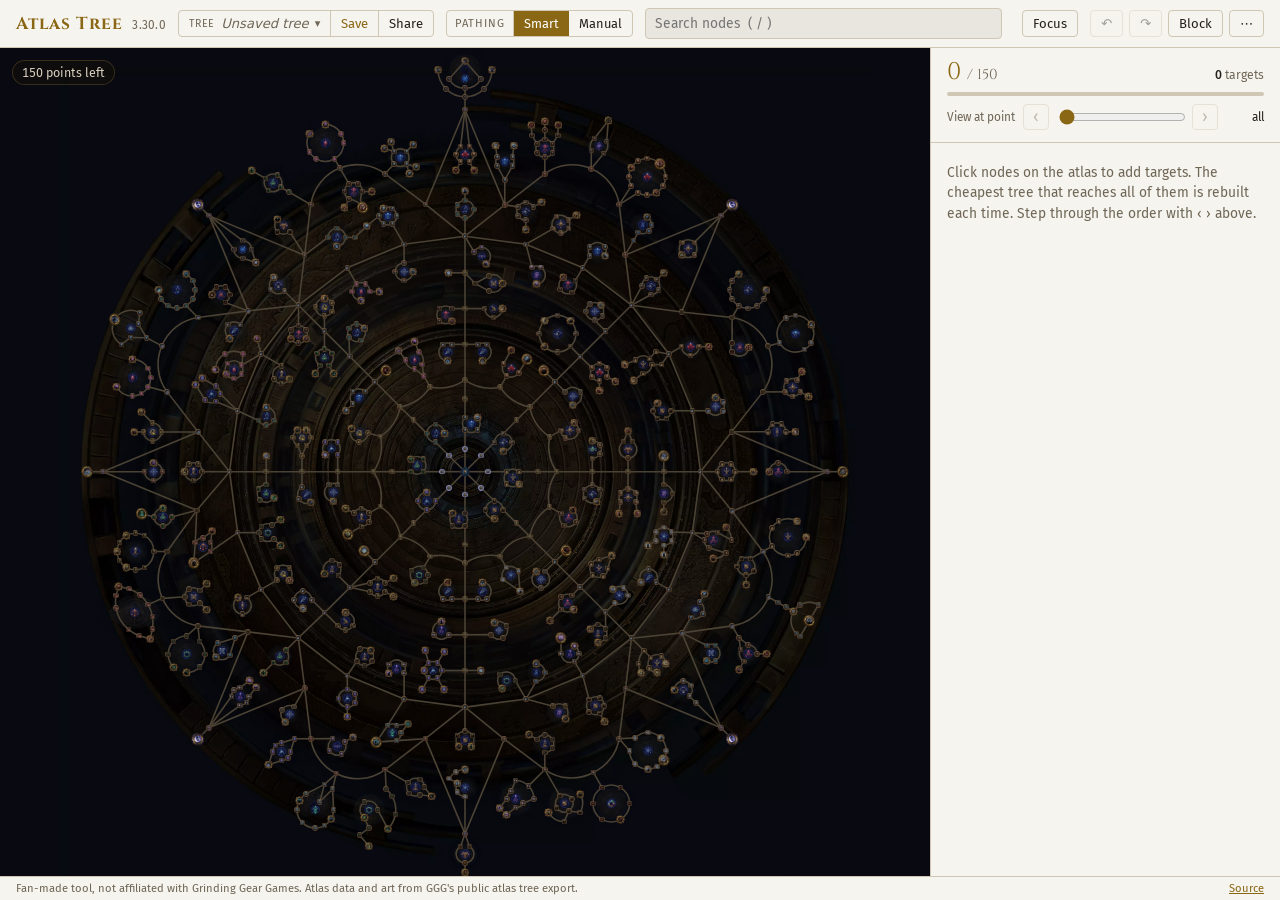
==== commit 5d020887: "Put saving and sharing trees in the header Saved trees were hidden behind ⋯ → Saved trees. The heade" ====
--- a/index.html
+++ b/index.html
@@ -14,6 +14,33 @@
 <body>
 <header>
   <h1>Atlas Tree <small id="ver">3.30</small></h1>
+  <div class="treewrap">
+    <div class="treegrp">
+      <button id="treebtn" type="button" aria-haspopup="true" aria-expanded="false" title="Your saved trees">
+        <span class="tlbl">Tree</span><b id="treename">Unsaved tree</b><i id="treedirty" title="Unsaved changes" hidden></i><span class="caret" aria-hidden="true">▾</span>
+      </button>
+      <button id="savebtn" type="button" title="Save this tree in your browser (Ctrl+S)">Save</button>
+      <button id="copy" type="button" title="Copy a link anyone can open">Share</button>
+    </div>
+    <div class="tpop" id="tpop" role="dialog" aria-label="Your trees" hidden>
+      <div class="fhd"><span>Your trees</span><button type="button" id="newtree">New tree</button></div>
+      <form id="saveform" class="trow">
+        <input id="savename" type="text" placeholder="Name this tree" maxlength="60" aria-label="Tree name" autocomplete="off">
+        <button type="submit" id="saveformbtn">Save</button>
+      </form>
+      <ul class="saved" id="savedlist"></ul>
+      <details class="importbox" id="importbox">
+        <summary>Open a shared link</summary>
+        <div class="trow">
+          <input id="importtxt" type="text" placeholder="Paste a link to a tree" aria-label="Tree link" spellcheck="false" autocomplete="off">
+          <button id="importload" type="button">Open</button>
+          <button id="importcmp" type="button">Compare</button>
+        </div>
+        <div id="importmsg" class="msg" role="status"></div>
+      </details>
+      <p class="hint">Trees are saved in this browser. <b>Share</b> copies a link that opens the tree anywhere, so use it to send a tree to someone or move it to another device.</p>
+    </div>
+  </div>
   <div class="seg" role="group" aria-label="Pathing" title="Smart: the cheapest tree is rebuilt for your targets. Manual: shortest path per click, like in game. (P)">
     <span class="seglbl">Pathing</span>
     <button id="p-smart" type="button" aria-pressed="true">Smart</button>
@@ -31,11 +58,9 @@
     <button id="undo" type="button" title="Undo (Ctrl+Z)" aria-label="Undo">↶</button>
     <button id="redo" type="button" title="Redo (Ctrl+Y)" aria-label="Redo">↷</button>
     <button id="block" type="button" aria-pressed="false" title="While on, clicks block nodes so paths avoid them (B)">Block</button>
-    <button id="copy" type="button" title="Copy a link to this tree">Copy link</button>
     <button id="more" type="button" aria-haspopup="true" aria-expanded="false" title="More">⋯</button>
   </div>
   <div class="menu" id="menu" hidden>
-    <button id="trees" type="button">Saved trees &amp; import…</button>
     <button id="prefsbtn" type="button">Path preferences…</button>
     <button id="fit" type="button">Fit to screen <kbd>F</kbd></button>
     <button id="theme" type="button">Theme: System</button>
@@ -92,7 +117,7 @@
   <p><b>Focus</b> dims the map except the mechanics you pick, from a Generic list and a League mechanics list. Type to search them by name or by node text; Enter toggles the first match.</p>
   <p>Notables with a choice of effects open a picker when you click them; the summary shows only the effect you chose. Click the notable again to change it.</p>
   <p>Use <b>‹ ›</b> next to <b>View at point</b> (or the arrow keys) to step through your targets in the order you added them, with the points each one costs. Drag the slider to see the tree at any point count.</p>
-  <p><b>⋯ → Saved trees</b> keeps named trees in this browser, loads shared links, and compares any of them with the tree you have open.</p>
+  <p>The <b>tree name</b> at the top lists your saved trees: open, rename, share, compare or delete them, or open a link someone sent you. <b>Save</b> (<kbd>Ctrl</kbd>+<kbd>S</kbd>) keeps the tree in this browser; <b>Share</b> copies a link anyone can open.</p>
   <table>
     <tr><td><kbd>/</kbd></td><td>Search</td><td><kbd>F</kbd></td><td>Fit to screen</td></tr>
     <tr><td><kbd>Ctrl</kbd>+<kbd>Z</kbd></td><td>Undo</td><td><kbd>Ctrl</kbd>+<kbd>Y</kbd></td><td>Redo</td></tr>
@@ -110,24 +135,6 @@
   <form method="dialog"><button>Close</button></form>
 </dialog>
 
-<dialog id="treesdlg" aria-labelledby="treesh">
-  <h2 id="treesh">Saved trees</h2>
-  <form id="saveform" class="trow">
-    <input id="savename" type="text" placeholder="Name this tree" maxlength="60" aria-label="Tree name" autocomplete="off">
-    <button type="submit">Save current</button>
-  </form>
-  <ul class="saved" id="savedlist"></ul>
-  <h2>Load or compare a link</h2>
-  <p class="hint">Paste a link from this planner, for example one someone shared with you.</p>
-  <textarea id="importtxt" rows="3" aria-label="Tree link" spellcheck="false"></textarea>
-  <div class="trow">
-    <span id="importmsg" class="msg" role="status"></span>
-    <button id="importload" type="button">Load</button>
-    <button id="importcmp" type="button">Compare</button>
-  </div>
-  <form method="dialog"><button>Close</button></form>
-</dialog>
-
 <script id="optimizer-js" src="optimizer.js"></script>
 <script src="app.js"></script>
 </body>
--- a/style.css
+++ b/style.css
@@ -4,7 +4,7 @@
 :root {
   --bg: #e9e6df; --panel: #f6f4ef; --panel2: #ece8df; --edge: #cfc6b4;
   --text: #24211b; --muted: #6f6656; --gold: #8a6714; --gold-ink: #fff;
-  --notable: #8a6714; --keystone: #b2541a; --magic: #3c3cb8; --add: #2e8a55; --drop: #c0392b; --wheel: #8a6714;
+  --notable: #8a6714; --keystone: #b2541a; --magic: #3c3cb8; --add: #2e8a55; --drop: #c0392b; --wheel: #8a6714; --focus: #7446c9; --focus-ink: #fff;
   --map: #090910;
   --glass: rgba(18,15,11,.62); --glassedge: rgba(200,162,74,.22);
   --tip-text: #d8cfbf; --tip-muted: #8f8573; --tip-magic: #9a9aff; --tip-notable: #e3c46e; --tip-keystone: #e8833a; --tip-wheel: #f2d48a; --tip-add: #7fd6a0; --tip-drop: #ef7a72;
@@ -15,14 +15,14 @@
   :root:not([data-theme="light"]) {
     --bg: #0b0a0c; --panel: #16130f; --panel2: #1d1913; --edge: #3a3226;
     --text: #d8cfbf; --muted: #8f8573; --gold: #c8a24a; --gold-ink: #16130f;
-    --notable: #e3c46e; --keystone: #e8833a; --magic: #8f8fff; --add: #7fd6a0; --drop: #e0605a; --wheel: #f2d48a;
+    --notable: #e3c46e; --keystone: #e8833a; --magic: #8f8fff; --add: #7fd6a0; --drop: #e0605a; --wheel: #f2d48a; --focus: #be96ff; --focus-ink: #16130f;
     color-scheme: dark;
   }
 }
 :root[data-theme="dark"] {
   --bg: #0b0a0c; --panel: #16130f; --panel2: #1d1913; --edge: #3a3226;
   --text: #d8cfbf; --muted: #8f8573; --gold: #c8a24a; --gold-ink: #16130f;
-  --notable: #e3c46e; --keystone: #e8833a; --magic: #8f8fff; --add: #7fd6a0; --drop: #e0605a; --wheel: #f2d48a;
+  --notable: #e3c46e; --keystone: #e8833a; --magic: #8f8fff; --add: #7fd6a0; --drop: #e0605a; --wheel: #f2d48a; --focus: #be96ff; --focus-ink: #16130f;
   color-scheme: dark;
 }
 * { box-sizing: border-box; }
@@ -44,8 +44,8 @@
 .seg button[aria-pressed=true] { background: var(--gold); color: var(--gold-ink); }
 .seglbl { font-size: .7rem; text-transform: uppercase; letter-spacing: .08em; color: var(--muted); padding: 0 8px; display: flex; align-items: center; border-right: 1px solid var(--edge); }
 .focuswrap { position: relative; }
-#focusbtn[aria-pressed=true] { border-color: var(--gold); color: var(--gold); }
-#focusbtn b { display: inline-block; min-width: 1.4em; margin-left: 4px; padding: 0 5px; border-radius: 999px; background: var(--gold); color: var(--gold-ink); font-size: .72rem; font-weight: 600; }
+#focusbtn[aria-pressed=true] { border-color: var(--focus); color: var(--focus); }
+#focusbtn b { display: inline-block; min-width: 1.4em; margin-left: 4px; padding: 0 5px; border-radius: 999px; background: var(--focus); color: var(--focus-ink); font-size: .72rem; font-weight: 600; }
 .fpop { position: absolute; top: calc(100% + 6px); right: 0; width: min(420px, calc(100vw - 32px)); max-height: min(70vh, 560px); overflow-y: auto; background: var(--panel); border: 1px solid var(--edge); border-radius: 6px; padding: 10px 12px 12px; box-shadow: 0 10px 30px rgba(0,0,0,.25); z-index: 8; display: flex; flex-direction: column; gap: 8px; }
 .fhd { display: flex; justify-content: space-between; align-items: center; font-family: var(--display); font-weight: 700; font-size: .76rem; letter-spacing: .08em; text-transform: uppercase; color: var(--gold); }
 .fhd button { font-family: var(--body); text-transform: none; letter-spacing: 0; font-weight: 400; padding: 3px 9px; }
@@ -177,7 +177,6 @@
   .seglbl { display: none; }
 }
 @media (max-width: 560px) {
-  .search { order: 5; flex-basis: 100%; }
   .fpop { position: fixed; left: 16px; right: 16px; top: 120px; width: auto; }
   .btns { margin-left: auto; }
 }
@@ -198,12 +197,8 @@
 .cmpbar button { color: var(--tip-text); border-color: var(--glassedge); padding: 2px 10px; font-size: .74rem; border-radius: 999px; }
 
 /* saved trees dialog */
-#treesdlg { width: min(520px, calc(100vw - 32px)); }
-#treesdlg h2 + .hint { margin-top: -4px; }
 .trow { display: flex; gap: 6px; align-items: center; margin: 0 0 10px; }
 .trow input { flex: 1; min-width: 0; }
-#treesdlg input[type=text], #treesdlg textarea { background: var(--panel2); border: 1px solid var(--edge); border-radius: 4px; padding: 6px 8px; font-size: .85rem; }
-#treesdlg textarea { width: 100%; box-sizing: border-box; resize: vertical; margin-bottom: 6px; font-family: ui-monospace, monospace; font-size: .76rem; }
 .trow .msg { flex: 1; font-size: .78rem; color: var(--muted); }
 .trow .msg.bad { color: var(--drop); }
 .hint { color: var(--muted); font-size: .8rem; }
@@ -217,3 +212,49 @@
 .saved .ctl button { padding: 3px 8px; font-size: .76rem; }
 @media (max-width: 520px) { .saved li { flex-wrap: wrap; } .saved .ctl { width: 100%; justify-content: flex-end; } }
 #prefsdlg .chips { margin: 4px 0 16px; }
+.fpop .chips label:has(input:checked) { border-color: var(--focus); color: var(--focus); }
+.fpop .chips input { accent-color: var(--focus); }
+
+/* your trees: header group + panel */
+.treewrap { position: relative; min-width: 0; }
+.treegrp { display: flex; align-items: stretch; min-width: 0; }
+.treegrp > button { border-radius: 0; margin-left: -1px; }
+.treegrp > button:first-child { border-radius: 4px 0 0 4px; margin-left: 0; }
+.treegrp > button:last-child { border-radius: 0 4px 4px 0; }
+.treegrp > button:hover:not(:disabled) { position: relative; z-index: 1; }
+#treebtn { display: flex; align-items: center; gap: 6px; min-width: 0; max-width: 260px; }
+#treebtn .tlbl { font-size: .66rem; text-transform: uppercase; letter-spacing: .08em; color: var(--muted); }
+#treebtn b { font-weight: 500; color: var(--text); overflow: hidden; text-overflow: ellipsis; white-space: nowrap; min-width: 0; }
+#treebtn b.unsaved { color: var(--muted); font-style: italic; font-weight: 400; }
+#treebtn .caret { color: var(--muted); font-size: .7rem; }
+#treebtn[aria-expanded=true] { border-color: var(--gold); }
+#treedirty { width: 7px; height: 7px; border-radius: 50%; background: var(--gold); flex: none; }
+#savebtn:not(:disabled) { color: var(--gold); }
+.tpop { position: absolute; top: calc(100% + 6px); left: 0; width: min(480px, calc(100vw - 32px)); max-height: min(75vh, 640px); overflow-y: auto; background: var(--panel); border: 1px solid var(--edge); border-radius: 6px; padding: 10px 12px 12px; box-shadow: 0 10px 30px rgba(0,0,0,.25); z-index: 9; display: flex; flex-direction: column; gap: 10px; }
+.tpop .trow { margin: 0; }
+.tpop input[type=text] { background: var(--panel2); border: 1px solid var(--edge); border-radius: 4px; padding: 6px 8px; font-size: .85rem; min-width: 0; flex: 1; }
+.tpop input[type=text]:focus { outline: none; border-color: var(--gold); }
+.tpop .saved { margin: 0; max-height: none; }
+.tpop .saved li.open { border-color: var(--gold); box-shadow: inset 3px 0 0 var(--gold); }
+.tpop .saved small em { font-style: normal; color: var(--gold); }
+.tpop .saved .ctl button.danger { color: var(--drop); border-color: var(--drop); }
+.tpop .saved input.rename { width: 100%; box-sizing: border-box; margin-bottom: 2px; }
+.importbox summary { cursor: pointer; font-size: .8rem; color: var(--muted); }
+.importbox[open] summary { margin-bottom: 8px; }
+.importbox .msg { font-size: .78rem; color: var(--drop); margin-top: 4px; }
+.importbox .msg:empty { display: none; }
+.tpop .hint { margin: 0; font-size: .76rem; line-height: 1.45; }
+@media (max-width: 560px) {
+  /* row 1: title, pathing, Focus, ⋯ · row 2: tree, Save, Share · row 3: search, undo, redo, Block */
+  .btns { display: contents; }
+  h1 { order: 1; } .seg { order: 2; } .focuswrap { order: 3; } #more { order: 3; margin-left: auto; }
+  .treewrap { order: 4; flex: 1 1 100%; }
+  .search { order: 5; flex: 1 1 120px; }
+  #undo, #redo, #block { order: 6; }
+  .treegrp { width: 100%; }
+  #treebtn { flex: 1; max-width: none; }
+  #treebtn .tlbl { display: none; }
+  .tpop { position: fixed; left: 12px; right: 12px; top: 76px; width: auto; max-height: calc(100vh - 140px); }
+  header { column-gap: 8px; }
+}
+@media (max-width: 400px) { h1 small { display: none; } h1 { font-size: .98rem; } .seg button { padding: 5px 8px; } header { column-gap: 6px; } }
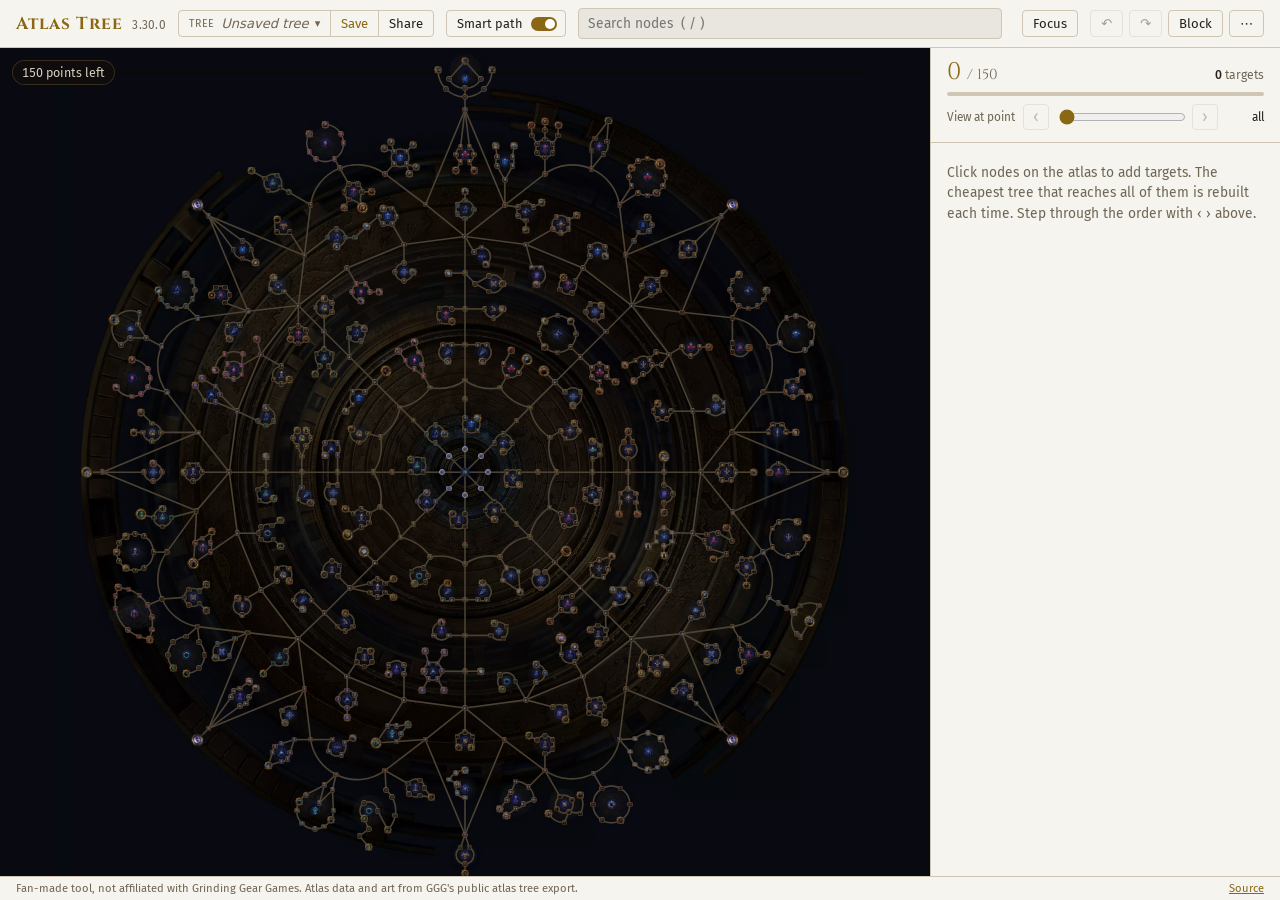
==== commit a0e29b91: "Replace the Smart/Manual pathing control with one Smart path switch Two buttons plus a label for an " ====
--- a/index.html
+++ b/index.html
@@ -41,11 +41,9 @@
       <p class="hint">Trees are saved in this browser. <b>Share</b> copies a link that opens the tree anywhere, so use it to send a tree to someone or move it to another device.</p>
     </div>
   </div>
-  <div class="seg" role="group" aria-label="Pathing" title="Smart: the cheapest tree is rebuilt for your targets. Manual: shortest path per click, like in game. (P)">
-    <span class="seglbl">Pathing</span>
-    <button id="p-smart" type="button" aria-pressed="true">Smart</button>
-    <button id="p-manual" type="button" aria-pressed="false">Manual</button>
-  </div>
+  <button id="pathbtn" class="seg" type="button" role="switch" aria-checked="true" title="Smart pathing: the cheapest tree is rebuilt for your targets. Turn off for manual pathing: shortest path per click, like in game. (P)">
+    <span class="plbl">Smart path</span><span class="sw" aria-hidden="true"><i></i></span>
+  </button>
   <div class="search">
     <input id="q" type="search" placeholder="Search nodes  ( / )" autocomplete="off" aria-label="Search nodes">
     <span class="hits" id="hits"></span>
@@ -113,7 +111,7 @@
   <h2>How it works</h2>
   <p><b>Click</b> a node to make it a target. The cheapest tree that reaches every target is rebuilt each time. When two routes cost the same, it takes the one with more of your preferred small passives (⋯ → Path preferences).</p>
   <p><b>Click a target</b> to drop it. <b>Click a node on the path</b> to pin it. <b>Right-click</b> (or Block mode) blocks a node so paths avoid it.</p>
-  <p>Prefer the in-game feel? Switch <b>Pathing</b> to <b>Manual</b>: each click takes the shortest path from what you have, and clicking an allocated node refunds it and anything cut off.</p>
+  <p>Prefer the in-game feel? Turn off <b>Smart path</b> for manual pathing: each click takes the shortest path from what you have, and clicking an allocated node refunds it and anything cut off.</p>
   <p><b>Focus</b> dims the map except the mechanics you pick, from a Generic list and a League mechanics list. Type to search them by name or by node text; Enter toggles the first match.</p>
   <p>Notables with a choice of effects open a picker when you click them; the summary shows only the effect you chose. Click the notable again to change it.</p>
   <p>Use <b>‹ ›</b> next to <b>View at point</b> (or the arrow keys) to step through your targets in the order you added them, with the points each one costs. Drag the slider to see the tree at any point count.</p>
--- a/style.css
+++ b/style.css
@@ -39,10 +39,14 @@
 }
 h1 { font-family: var(--display); font-weight: 700; font-size: 1.08rem; letter-spacing: .06em; margin: 0; color: var(--gold); white-space: nowrap; }
 h1 small { font-family: var(--body); font-weight: 400; color: var(--muted); font-size: .74rem; letter-spacing: .02em; margin-left: 4px; }
-.seg { display: flex; border: 1px solid var(--edge); border-radius: 4px; overflow: hidden; }
-.seg button { border: 0; border-radius: 0; padding: 5px 10px; font-size: .8rem; }
-.seg button[aria-pressed=true] { background: var(--gold); color: var(--gold-ink); }
-.seglbl { font-size: .7rem; text-transform: uppercase; letter-spacing: .08em; color: var(--muted); padding: 0 8px; display: flex; align-items: center; border-right: 1px solid var(--edge); }
+/* pathing: one switch, on = smart, off = manual */
+#pathbtn { display: inline-flex; align-items: center; gap: 8px; padding: 5px 8px 5px 10px; }
+#pathbtn .plbl { font-size: .8rem; }
+#pathbtn[aria-checked=false] .plbl { color: var(--muted); }
+#pathbtn .sw { width: 26px; height: 14px; border-radius: 999px; background: var(--edge); position: relative; transition: background .15s; flex: none; }
+#pathbtn .sw i { position: absolute; top: 2px; left: 2px; width: 10px; height: 10px; border-radius: 50%; background: var(--panel); transition: transform .15s; }
+#pathbtn[aria-checked=true] .sw { background: var(--gold); }
+#pathbtn[aria-checked=true] .sw i { transform: translateX(12px); background: var(--gold-ink); }
 .focuswrap { position: relative; }
 #focusbtn[aria-pressed=true] { border-color: var(--focus); color: var(--focus); }
 #focusbtn b { display: inline-block; min-width: 1.4em; margin-left: 4px; padding: 0 5px; border-radius: 999px; background: var(--focus); color: var(--focus-ink); font-size: .72rem; font-weight: 600; }
@@ -174,7 +178,6 @@
   main { margin-bottom: calc(46px + env(safe-area-inset-bottom, 0px)); }
   #tip { left: 12px !important; right: 12px; width: auto; top: auto !important; bottom: 12px; background: rgba(18,15,11,.85); }
   #picker { left: 12px !important; right: 12px; width: auto; top: auto !important; bottom: 12px; }
-  .seglbl { display: none; }
 }
 @media (max-width: 560px) {
   .fpop { position: fixed; left: 16px; right: 16px; top: 120px; width: auto; }
@@ -257,4 +260,4 @@
   .tpop { position: fixed; left: 12px; right: 12px; top: 76px; width: auto; max-height: calc(100vh - 140px); }
   header { column-gap: 8px; }
 }
-@media (max-width: 400px) { h1 small { display: none; } h1 { font-size: .98rem; } .seg button { padding: 5px 8px; } header { column-gap: 6px; } }
+@media (max-width: 400px) { h1 small { display: none; } h1 { font-size: .98rem; } header { column-gap: 6px; } }
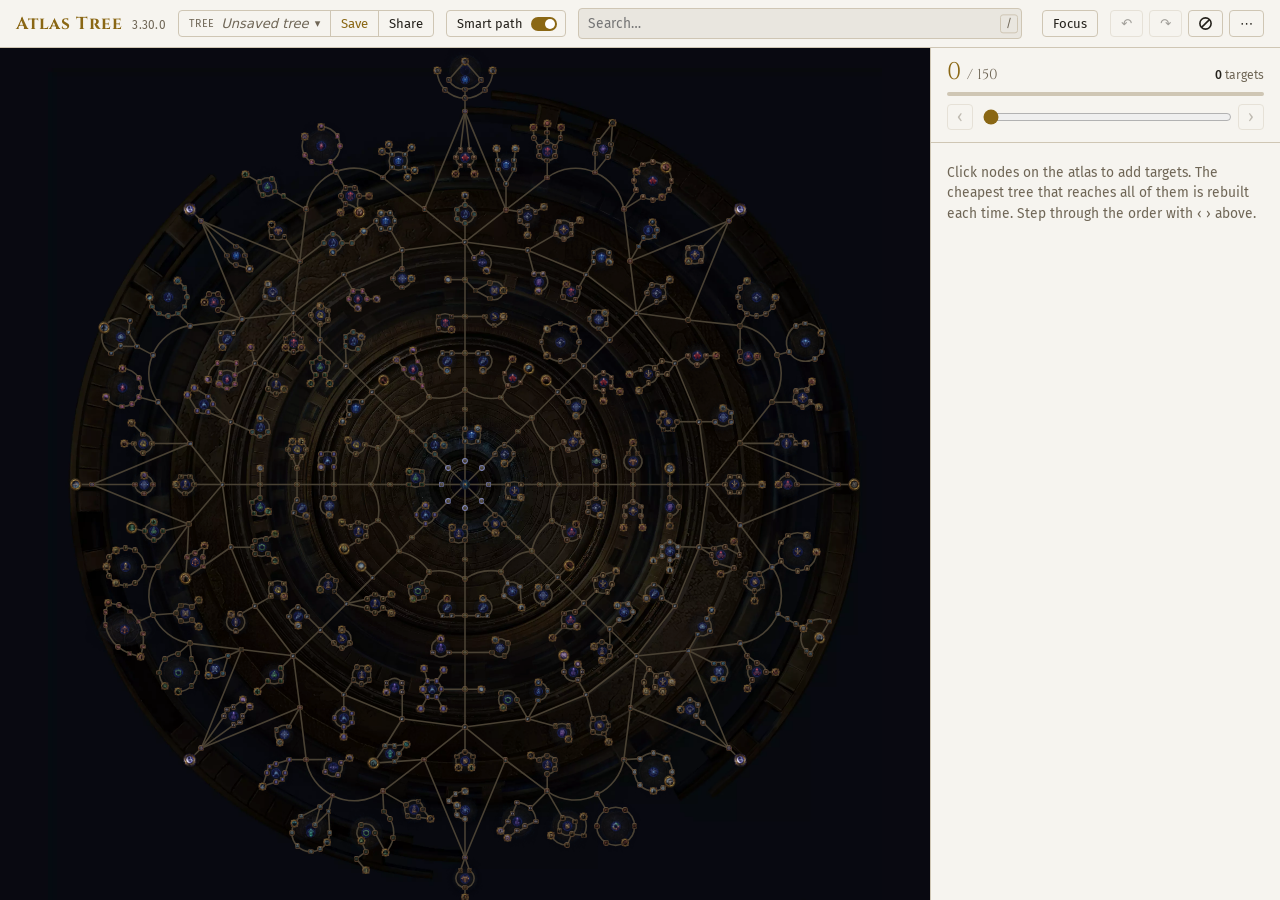
==== commit 9d076250: "Cut header and panel clutter - Block is an icon toggle (circle-slash) that turns red while on. - The" ====
--- a/index.html
+++ b/index.html
@@ -45,7 +45,7 @@
     <span class="plbl">Smart path</span><span class="sw" aria-hidden="true"><i></i></span>
   </button>
   <div class="search">
-    <input id="q" type="search" placeholder="Search nodes  ( / )" autocomplete="off" aria-label="Search nodes">
+    <input id="q" type="search" placeholder="Search…" autocomplete="off" aria-label="Search nodes"><kbd class="qkey" aria-hidden="true">/</kbd>
     <span class="hits" id="hits"></span>
   </div>
   <div class="focuswrap">
@@ -55,14 +55,14 @@
   <div class="btns">
     <button id="undo" type="button" title="Undo (Ctrl+Z)" aria-label="Undo">↶</button>
     <button id="redo" type="button" title="Redo (Ctrl+Y)" aria-label="Redo">↷</button>
-    <button id="block" type="button" aria-pressed="false" title="While on, clicks block nodes so paths avoid them (B)">Block</button>
+    <button id="block" type="button" aria-pressed="false" aria-label="Block mode" title="Block mode: while on, clicks block nodes so paths avoid them. Right-click also blocks. (B)"><svg viewBox="0 0 16 16" width="15" height="15" aria-hidden="true"><circle cx="8" cy="8" r="6" fill="none" stroke="currentColor" stroke-width="1.7"/><path d="M3.8 12.2 12.2 3.8" stroke="currentColor" stroke-width="1.7"/></svg></button>
     <button id="more" type="button" aria-haspopup="true" aria-expanded="false" title="More">⋯</button>
   </div>
   <div class="menu" id="menu" hidden>
     <button id="prefsbtn" type="button">Path preferences…</button>
     <button id="fit" type="button">Fit to screen <kbd>F</kbd></button>
     <button id="theme" type="button">Theme: System</button>
-    <button id="help" type="button">Shortcuts &amp; help <kbd>?</kbd></button>
+    <button id="help" type="button">Help &amp; about <kbd>?</kbd></button>
     <a id="offline" class="mi" href="atlas-tree.html" download>Download offline copy</a>
     <button id="reset" type="button" class="danger">Reset tree</button>
   </div>
@@ -87,11 +87,9 @@
       </div>
       <div class="bar"><i id="barfill"></i></div>
       <div class="scrub">
-        <label for="at">View at point</label>
         <button id="stprev" type="button" class="stepbtn" title="Previous step (←)" aria-label="Previous step">‹</button>
-        <input id="at" type="range" min="0" max="0" value="0">
+        <input id="at" type="range" min="0" max="0" value="0" aria-label="View the tree at a point count">
         <button id="stnext" type="button" class="stepbtn" title="Next step (→)" aria-label="Next step">›</button>
-        <output id="atv">all</output>
       </div>
       <div class="stepinfo" id="stepinfo" hidden></div>
     </div>
@@ -102,10 +100,6 @@
   </aside>
 </div>
 
-<footer>
-  <span>Fan-made tool, not affiliated with Grinding Gear Games. Atlas data and art from GGG's public atlas tree export.</span>
-  <a id="repo" href="#" hidden>Source</a>
-</footer>
 
 <dialog id="helpdlg">
   <h2>How it works</h2>
@@ -114,7 +108,7 @@
   <p>Prefer the in-game feel? Turn off <b>Smart path</b> for manual pathing: each click takes the shortest path from what you have, and clicking an allocated node refunds it and anything cut off.</p>
   <p><b>Focus</b> dims the map except the mechanics you pick, from a Generic list and a League mechanics list. Type to search them by name or by node text; Enter toggles the first match.</p>
   <p>Notables with a choice of effects open a picker when you click them; the summary shows only the effect you chose. Click the notable again to change it.</p>
-  <p>Use <b>‹ ›</b> next to <b>View at point</b> (or the arrow keys) to step through your targets in the order you added them, with the points each one costs. Drag the slider to see the tree at any point count.</p>
+  <p>Use <b>‹ ›</b> next to the slider (or the arrow keys) to step through your targets in the order you added them, with the points each one costs. Drag the slider to see the tree at any point count.</p>
   <p>The <b>tree name</b> at the top lists your saved trees: open, rename, share, compare or delete them, or open a link someone sent you. <b>Save</b> (<kbd>Ctrl</kbd>+<kbd>S</kbd>) keeps the tree in this browser; <b>Share</b> copies a link anyone can open.</p>
   <table>
     <tr><td><kbd>/</kbd></td><td>Search</td><td><kbd>F</kbd></td><td>Fit to screen</td></tr>
@@ -123,6 +117,7 @@
     <tr><td><kbd>P</kbd></td><td>Smart / manual pathing</td><td><kbd>Esc</kbd></td><td>Clear search / close</td></tr>
     <tr><td><kbd>←</kbd> <kbd>→</kbd></td><td>Step through the order</td><td><kbd>Home</kbd></td><td>Show the whole tree</td></tr>
   </table>
+  <p class="about">Fan-made tool, not affiliated with Grinding Gear Games. Atlas data and art from GGG's public atlas tree export. <a id="repo" href="#" hidden>Source code</a></p>
   <form method="dialog"><button>Close</button></form>
 </dialog>
 
--- a/style.css
+++ b/style.css
@@ -128,7 +128,7 @@
 .bar { height: 4px; background: var(--edge); border-radius: 2px; overflow: hidden; }
 .bar i { display: block; height: 100%; width: 0; background: var(--gold); transition: width .2s; }
 .bar.over i { background: var(--drop); }
-.scrub { display: grid; grid-template-columns: auto auto 1fr auto 3.2em; align-items: center; gap: 8px; font-size: .74rem; color: var(--muted); }
+.scrub { display: grid; grid-template-columns: auto 1fr auto; align-items: center; gap: 8px; font-size: .74rem; color: var(--muted); }
 .scrub input { width: 100%; accent-color: var(--gold); }
 .scrub output { text-align: right; font-variant-numeric: tabular-nums; color: var(--text); }
 .sbody { overflow-y: auto; padding: 6px 16px 24px; flex: 1; min-height: 0; }
@@ -156,8 +156,8 @@
 .choice label { display: flex; gap: 8px; font-size: .8rem; color: var(--magic); padding: 3px 0; cursor: pointer; line-height: 1.35; }
 .choice input { accent-color: var(--gold); margin-top: 2px; flex: none; }
 
-footer { display: flex; justify-content: space-between; gap: 12px; font-size: .7rem; color: var(--muted); background: var(--panel); border-top: 1px solid var(--edge); padding-block: 5px; padding-left: max(16px, env(safe-area-inset-left, 0px)); padding-right: max(16px, env(safe-area-inset-right, 0px)); padding-bottom: max(5px, env(safe-area-inset-bottom, 0px)); }
-footer a { color: var(--gold); }
+dialog .about { font-size: .76rem; color: var(--muted); border-top: 1px solid var(--edge); padding-top: 10px; margin-top: 4px; }
+dialog .about a { color: var(--gold); }
 
 dialog { background: var(--panel); color: var(--text); border: 1px solid var(--edge); border-radius: 8px; max-width: min(520px, calc(100vw - 32px)); padding: 20px 22px; line-height: 1.5; font-size: .88rem; }
 dialog::backdrop { background: rgba(0,0,0,.5); }
@@ -174,7 +174,6 @@
   .shd { padding-left: max(16px, env(safe-area-inset-left, 0px)); padding-right: max(16px, env(safe-area-inset-right, 0px)); cursor: pointer; }
   aside.open .shd { cursor: default; }
   .sbody { padding-left: max(16px, env(safe-area-inset-left, 0px)); padding-right: max(16px, env(safe-area-inset-right, 0px)); }
-  footer { display: none; }
   main { margin-bottom: calc(46px + env(safe-area-inset-bottom, 0px)); }
   #tip { left: 12px !important; right: 12px; width: auto; top: auto !important; bottom: 12px; background: rgba(18,15,11,.85); }
   #picker { left: 12px !important; right: 12px; width: auto; top: auto !important; bottom: 12px; }
@@ -261,3 +260,13 @@
   header { column-gap: 8px; }
 }
 @media (max-width: 400px) { h1 small { display: none; } h1 { font-size: .98rem; } header { column-gap: 6px; } }
+
+/* search: "/" hint inside the box on desktop */
+.search { position: relative; }
+.qkey { position: absolute; left: calc(100% - 30px); top: 50%; transform: translateY(-50%); pointer-events: none; font-size: .72rem; color: var(--muted); border: 1px solid var(--edge); border-radius: 3px; padding: 0 5px; line-height: 1.5; font-family: var(--body); }
+#q:focus ~ .qkey, #q:not(:placeholder-shown) ~ .qkey { display: none; }
+@media (pointer: coarse) { .qkey { display: none; } }
+/* block mode: icon toggle */
+#block { display: inline-flex; align-items: center; justify-content: center; padding: 5px 9px; }
+#block svg { display: block; }
+.stepinfo small { color: var(--muted); }
